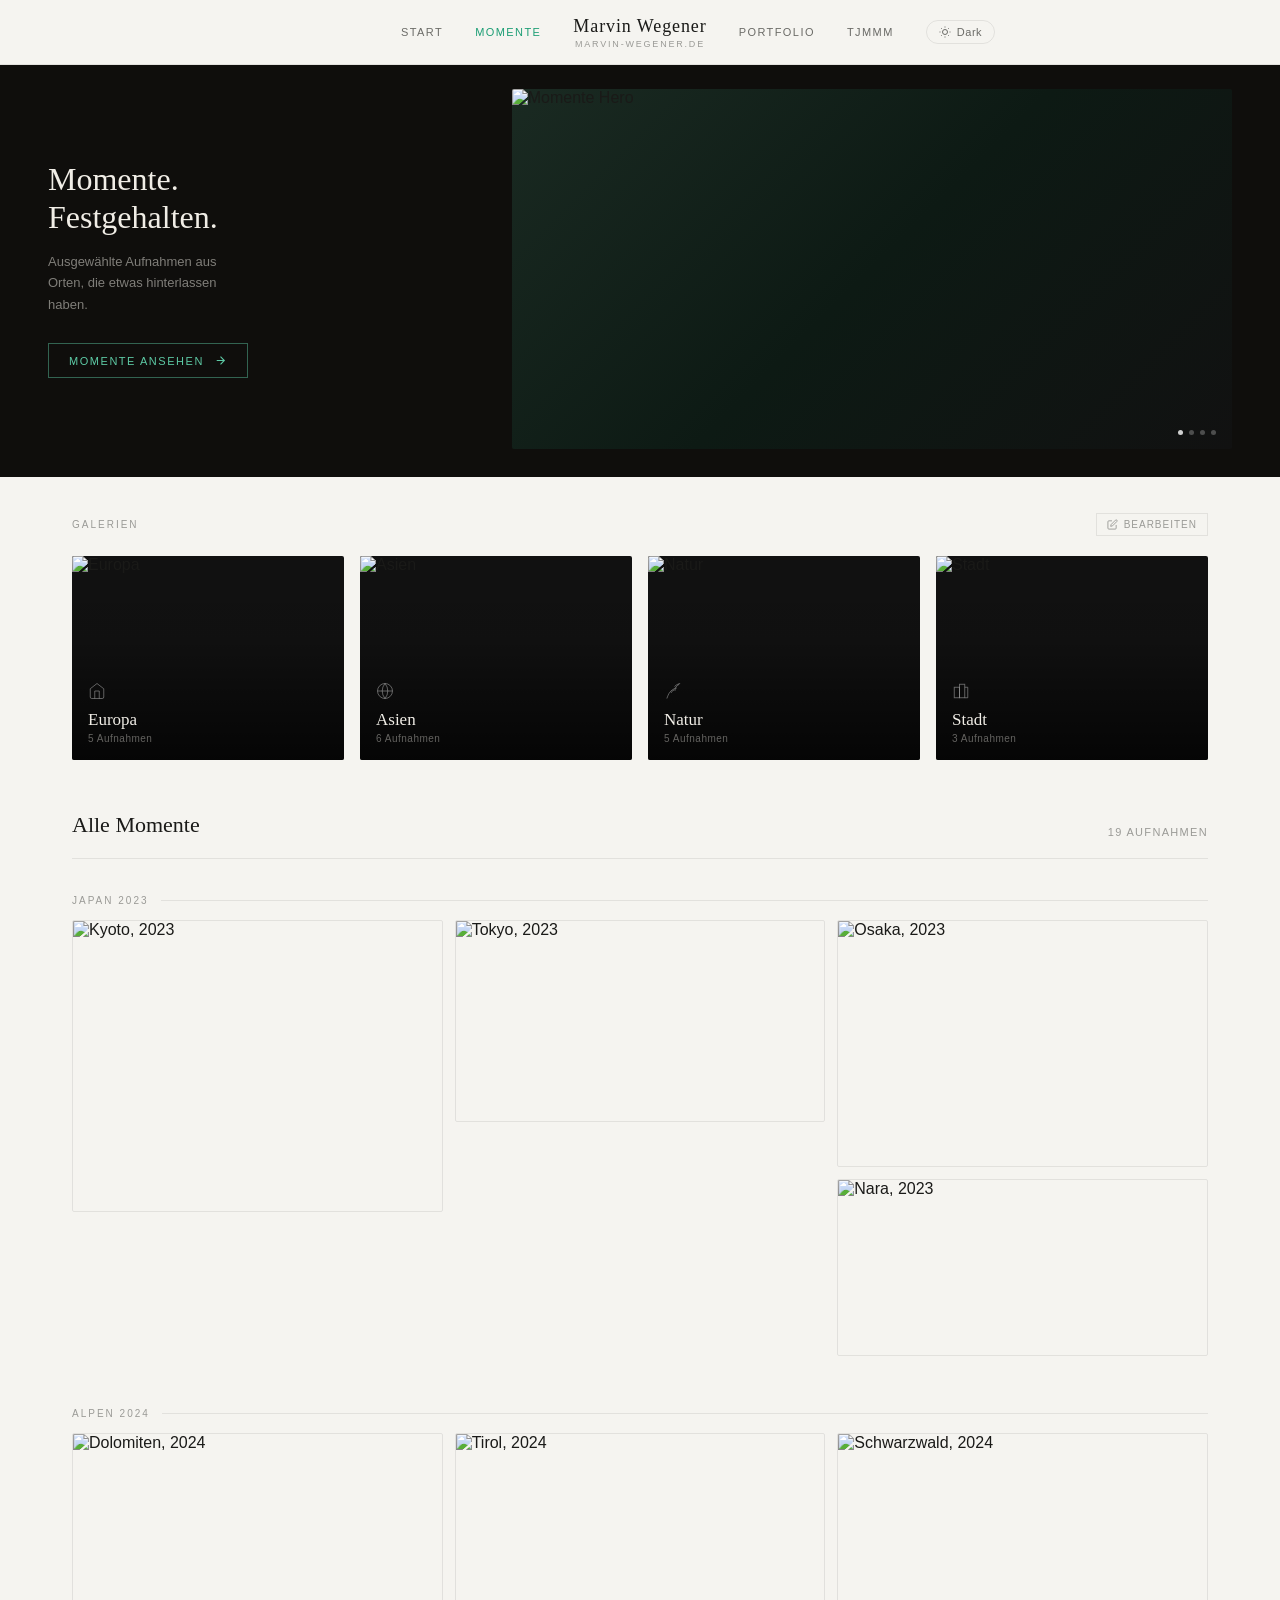
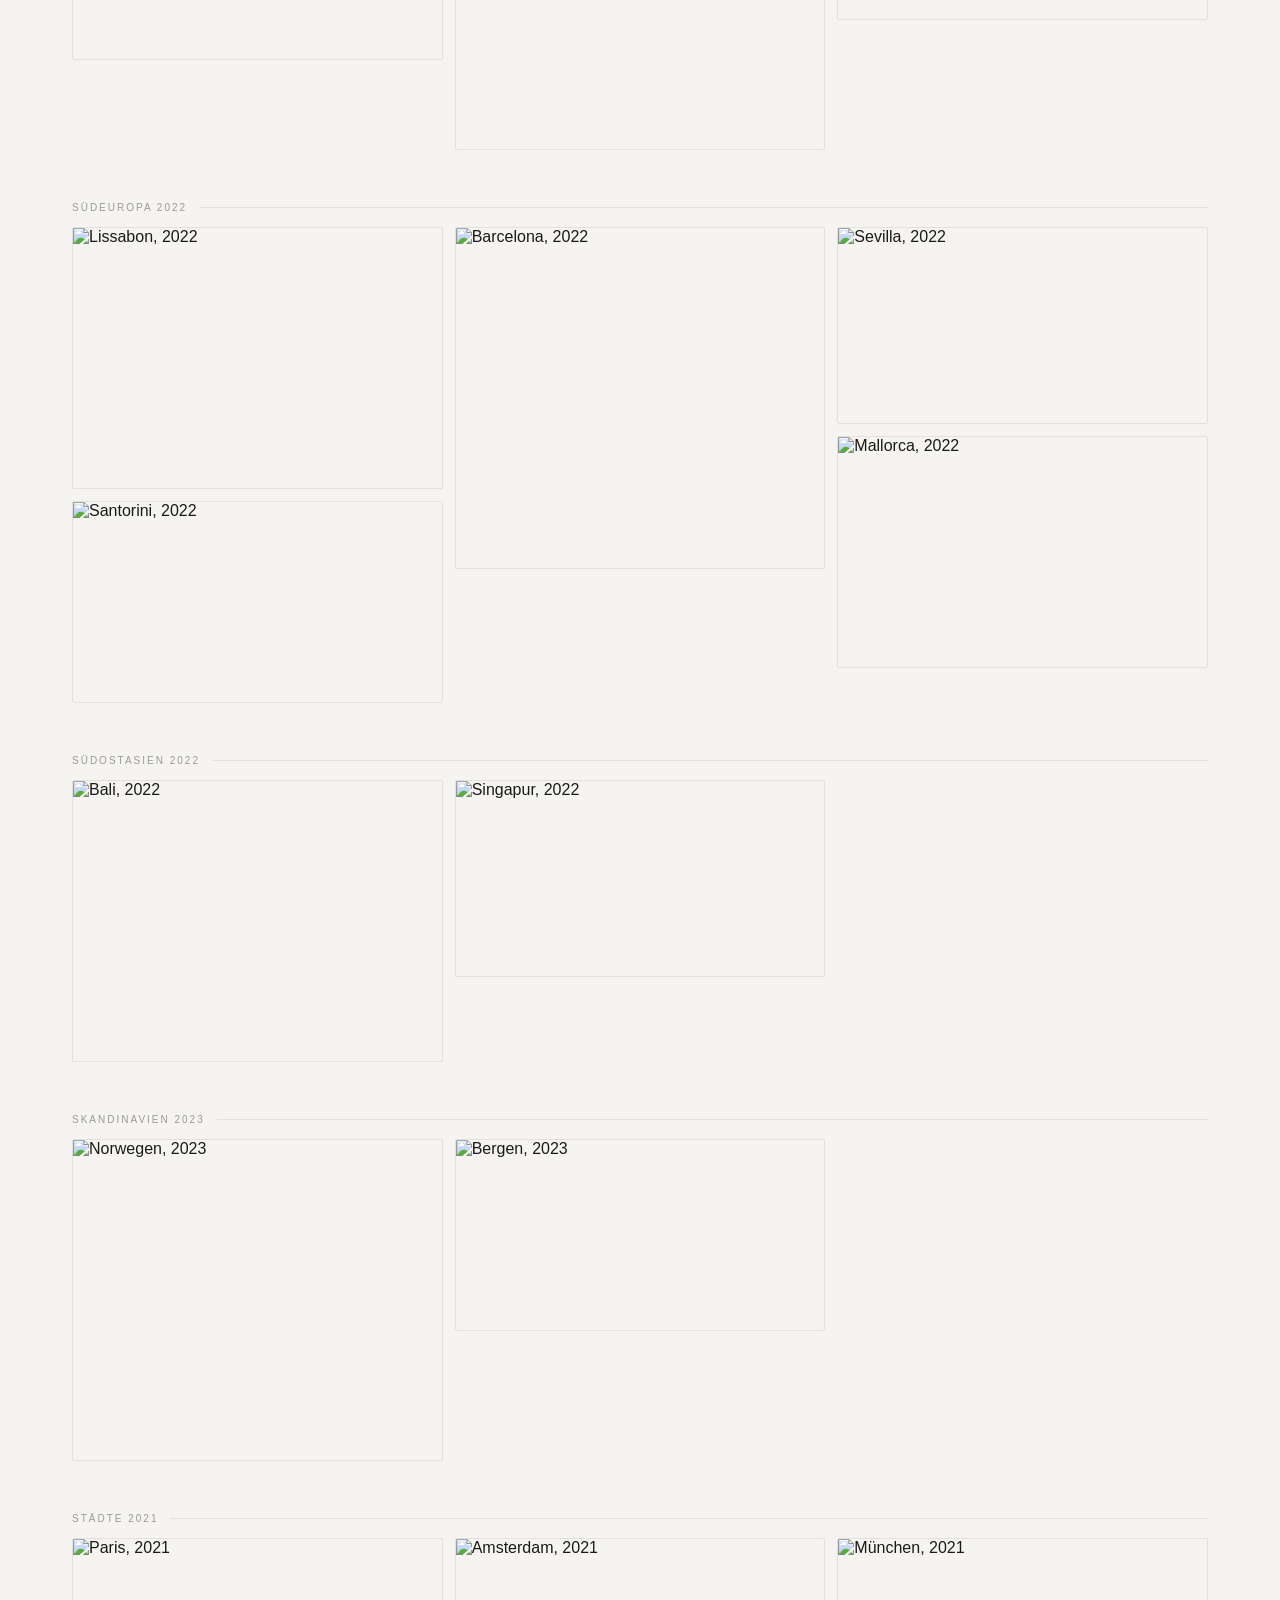
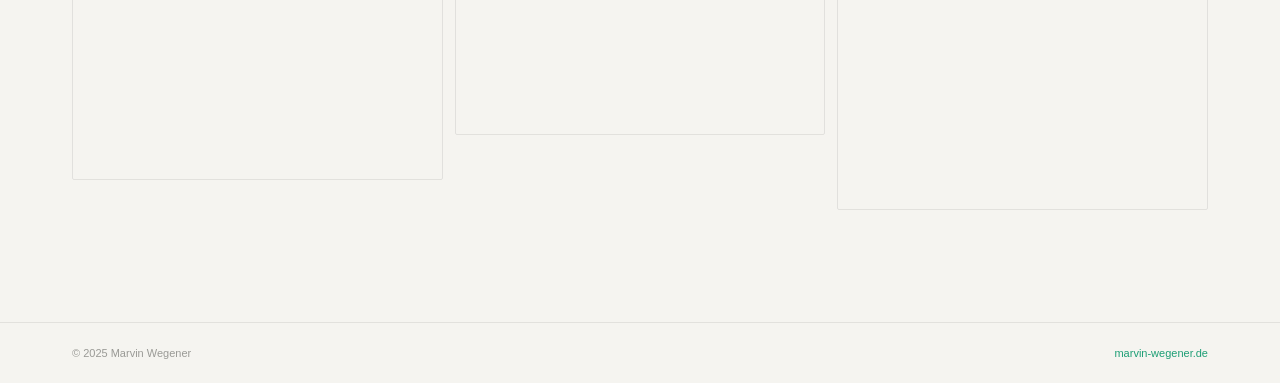
==== momente.html @ 14f3e764 "Add files via upload" ====
<!DOCTYPE html>
<html lang="de">
<head>
  <meta charset="UTF-8">
  <meta name="viewport" content="width=device-width, initial-scale=1.0">
  <title>Momente — Marvin Wegener</title>
  <link rel="stylesheet" href="css/style.css">
  <style>
    /* ── HERO (dunkler Bereich, unabhängig vom Dark Mode) ── */
    .hero-wrap { background: #0f0e0c; padding: 24px 48px 28px; }
    .hero {
      display: grid;
      grid-template-columns: 1fr 1.7fr;
      gap: 40px;
      align-items: center;
      max-width: 1200px;
      margin: 0 auto;
    }
    .hero-text h2 {
      font-family: var(--serif);
      font-size: 32px;
      font-weight: 400;
      line-height: 1.2;
      color: #f0ede6;
      margin-bottom: 14px;
    }
    .hero-text p {
      font-size: 13px;
      color: rgba(240,237,230,0.5);
      line-height: 1.65;
      margin-bottom: 28px;
      max-width: 200px;
    }
    .hero-cta {
      display: inline-flex;
      align-items: center;
      gap: 10px;
      border: 0.5px solid rgba(93,202,165,0.45);
      color: #5DCAA5;
      padding: 10px 20px;
      font-size: 11px;
      letter-spacing: 0.14em;
      text-transform: uppercase;
      font-family: var(--sans);
      font-weight: 500;
      cursor: pointer;
      background: none;
      transition: all 0.25s ease;
      text-decoration: none;
    }
    .hero-cta:hover { background: rgba(93,202,165,0.07); border-color: #5DCAA5; }
    .hero-cta svg { transition: transform 0.2s ease; }
    .hero-cta:hover svg { transform: translateX(3px); }

    .hero-img { position: relative; border-radius: 2px; overflow: hidden; }
    .hero-img-ph {
      width: 100%;
      aspect-ratio: 16/8;
      /* PLATZHALTER: Titelbild */
      background: linear-gradient(135deg, #1a2a22 0%, #0d1a14 50%, #111 100%);
      display: flex;
      align-items: center;
      justify-content: center;
      flex-direction: column;
      gap: 10px;
    }
    .hero-img-ph svg  { opacity: 0.1; }
    .hero-img-ph span {
      font-size: 10px;
      letter-spacing: 0.18em;
      text-transform: uppercase;
      color: rgba(255,255,255,0.15);
    }
    .hero-dots { position: absolute; bottom: 14px; right: 16px; display: flex; gap: 6px; }
    .hero-dot {
      width: 5px; height: 5px;
      border-radius: 50%;
      background: rgba(255,255,255,0.25);
      cursor: pointer;
      transition: background 0.2s;
    }
    .hero-dot.active { background: rgba(255,255,255,0.8); }

    /* ── KATEGORIE-KACHELN ── */
    .cat-section { max-width: 1200px; margin: 0 auto; padding: 36px 2rem 0; }

    .cat-label-row {
      display: flex;
      justify-content: space-between;
      align-items: center;
      margin-bottom: 20px;
    }
    .cat-label-text {
      font-size: 10px;
      letter-spacing: 0.2em;
      text-transform: uppercase;
      color: var(--text-muted);
    }
    /* Bearbeiten-Button immer sichtbar */
    .gallery-edit-btn {
      display: inline-flex;
      align-items: center;
      gap: 6px;
      background: none;
      border: 0.5px solid var(--border);
      color: var(--text-muted);
      font-size: 10px;
      letter-spacing: 0.1em;
      text-transform: uppercase;
      font-family: var(--sans);
      cursor: pointer;
      padding: 5px 10px;
      transition: all 0.2s;
    }
    .gallery-edit-btn:hover { border-color: var(--teal); color: var(--teal); }

    .categories {
      display: grid;
      grid-template-columns: repeat(4, 1fr);
      gap: 16px;
    }
    @media (max-width: 800px) { .categories { grid-template-columns: repeat(2, 1fr); } }

    .cat-card {
      position: relative;
      overflow: hidden;
      cursor: pointer;
      border-radius: 2px;
      aspect-ratio: 4/3;
      background: #111;
      transition: transform 0.35s ease;
    }
    .cat-card:hover { transform: translateY(-2px); }
    .cat-bg {
      width: 100%; height: 100%;
      object-fit: cover; object-position: center;
      display: block;
      transition: transform 0.5s ease;
    }
    .cat-card:hover .cat-bg { transform: scale(1.05); }

    .cat-overlay {
      position: absolute;
      inset: 0;
      background: linear-gradient(to top, rgba(0,0,0,0.7) 0%, rgba(0,0,0,0.05) 60%, transparent 100%);
    }
    .cat-content { position: absolute; bottom: 0; left: 0; right: 0; padding: 16px; }
    .cat-icon    { margin-bottom: 6px; opacity: 0.6; }
    .cat-name    { font-family: var(--serif); font-size: 17px; font-weight: 400; color: #f0ede6; margin-bottom: 3px; }
    .cat-count   { font-size: 10px; color: rgba(240,237,230,0.4); letter-spacing: 0.05em; }

    /* ── GALERIE ── */
    .gallery-section { max-width: 1200px; margin: 0 auto; padding: 52px 2rem 60px; }
    .section-header {
      display: flex;
      justify-content: space-between;
      align-items: flex-end;
      border-bottom: 0.5px solid var(--border);
      padding-bottom: 20px;
      margin-bottom: 36px;
    }
    .section-header h3 { font-family: var(--serif); font-size: 22px; font-weight: 400; }
    .section-header span { font-size: 11px; letter-spacing: 0.12em; text-transform: uppercase; color: var(--text-muted); }

    .trip-group  { margin-bottom: 52px; }
    .trip-label  {
      font-size: 10px;
      letter-spacing: 0.2em;
      text-transform: uppercase;
      color: var(--text-muted);
      margin-bottom: 14px;
      display: flex;
      align-items: center;
      gap: 12px;
    }
    .trip-label::after { content: ''; flex: 1; height: 0.5px; background: var(--border); }

    .masonry { columns: 3; column-gap: 12px; }
    @media (max-width: 800px) { .masonry { columns: 2; } }
    @media (max-width: 480px) { .masonry { columns: 1; } }

    .photo-item {
      break-inside: avoid;
      margin-bottom: 12px;
      position: relative;
      overflow: hidden;
      cursor: pointer;
      border-radius: 2px;
      border: 0.5px solid var(--border);
      transition: border-color var(--t);
    }
    .photo-item:hover { border-color: transparent; }

    .photo-img {
      width: 100%;
      display: block;
      object-fit: cover;
      object-position: center;
    }

    .overlay {
      position: absolute;
      inset: 0;
      background: linear-gradient(160deg, transparent 45%, rgba(0,0,0,0.55));
      opacity: 0;
      transition: opacity 0.25s ease;
      display: flex;
      align-items: flex-end;
      padding: 14px;
    }
    .photo-item:hover .overlay { opacity: 1; }
    .ov-inner { display: flex; justify-content: space-between; align-items: flex-end; width: 100%; }
    .ov-loc   { font-size: 11px; letter-spacing: 0.07em; text-transform: uppercase; color: rgba(255,255,255,0.93); font-weight: 500; }
    .ov-yr    { font-size: 11px; color: rgba(255,255,255,0.45); }

    /* ── GALERIE BEARBEITEN MODAL ── */
    .gallery-modal-overlay {
      position: fixed; inset: 0;
      background: rgba(0,0,0,0.7);
      backdrop-filter: blur(4px);
      z-index: 200;
      display: flex; align-items: center; justify-content: center;
      padding: 24px;
      opacity: 0; pointer-events: none;
      transition: opacity 0.2s ease;
    }
    .gallery-modal-overlay.visible { opacity: 1; pointer-events: all; }

    .gallery-modal {
      background: var(--bg);
      border: 0.5px solid var(--border);
      width: 100%; max-width: 480px;
    }
    .gm-header {
      display: flex; justify-content: space-between; align-items: center;
      padding: 22px 26px 18px;
      border-bottom: 0.5px solid var(--border);
    }
    .gm-title    { font-family: var(--serif); font-size: 18px; font-weight: 400; }
    .gm-subtitle { font-size: 11px; letter-spacing: 0.1em; text-transform: uppercase; color: var(--text-muted); margin-top: 2px; }
    .gm-body     { padding: 24px 26px; }
    .gm-row {
      display: grid; grid-template-columns: 80px 1fr;
      gap: 12px; align-items: center; margin-bottom: 10px;
    }
    .gm-row-label { font-size: 10px; letter-spacing: 0.12em; text-transform: uppercase; color: var(--text-muted); }
    .gm-input {
      background: var(--surface); border: 0.5px solid var(--border);
      padding: 8px 12px; font-size: 13px; color: var(--text);
      font-family: var(--sans); width: 100%; transition: border-color 0.2s;
    }
    .gm-input:focus { outline: none; border-color: var(--teal); }
    .gm-footer {
      padding: 16px 26px; border-top: 0.5px solid var(--border);
      display: flex; justify-content: flex-end;
    }
    .gm-save {
      background: var(--teal); color: #fff; border: none;
      padding: 9px 22px; font-size: 11px; letter-spacing: 0.1em;
      text-transform: uppercase; font-family: var(--sans); font-weight: 500;
      cursor: pointer; border-radius: 2px; transition: opacity 0.2s;
    }
    .gm-save:hover { opacity: 0.85; }
    .bm-close {
      background: none; border: 0.5px solid var(--border);
      width: 30px; height: 30px; cursor: pointer;
      color: var(--text-sec); font-size: 16px;
      display: flex; align-items: center; justify-content: center;
      transition: all 0.15s; flex-shrink: 0;
    }
    .bm-close:hover { border-color: var(--text); color: var(--text); }
  </style>
</head>
<body>
  <!-- Dark Mode FOUC-Schutz -->
  <script>if(localStorage.getItem('mw-dark')==='1')document.body.classList.add('dark');</script>

  <!-- PIN MODAL -->
  <div class="pin-overlay" id="pinOverlay">
    <div class="pin-modal">
      <h3>Bearbeiten</h3>
      <p>PIN eingeben um<br>Änderungen vorzunehmen.</p>
      <div class="pin-error-msg" id="pinError"></div>
      <div class="pin-dots">
        <div class="pin-dot" id="d0"></div>
        <div class="pin-dot" id="d1"></div>
        <div class="pin-dot" id="d2"></div>
        <div class="pin-dot" id="d3"></div>
      </div>
      <div class="pin-pad" id="pinPad">
        <button class="pin-key" data-key="1">1</button>
        <button class="pin-key" data-key="2">2</button>
        <button class="pin-key" data-key="3">3</button>
        <button class="pin-key" data-key="4">4</button>
        <button class="pin-key" data-key="5">5</button>
        <button class="pin-key" data-key="6">6</button>
        <button class="pin-key" data-key="7">7</button>
        <button class="pin-key" data-key="8">8</button>
        <button class="pin-key" data-key="9">9</button>
        <button class="pin-key" data-key="del" style="font-size:13px;">⌫</button>
        <button class="pin-key" data-key="0">0</button>
        <button class="pin-key" data-key="del" style="font-size:11px;letter-spacing:0.05em;">DEL</button>
      </div>
      <button class="pin-cancel" id="pinCancel">Abbrechen</button>
    </div>
  </div>

  <!-- GALERIE BEARBEITEN MODAL -->
  <div class="gallery-modal-overlay" id="galleryModal">
    <div class="gallery-modal">
      <div class="gm-header">
        <div>
          <div class="gm-title">Galerien bearbeiten</div>
          <div class="gm-subtitle">Kategorienamen anpassen</div>
        </div>
        <button class="bm-close" id="galleryModalClose">✕</button>
      </div>
      <div class="gm-body" id="galleryModalBody">
        <!-- JS-rendered -->
      </div>
      <div class="gm-footer">
        <button class="gm-save" id="galleryModalSave">Speichern</button>
      </div>
    </div>
  </div>

  <div id="site-header"></div>

  <!-- HERO -->
  <div class="hero-wrap">
    <div class="hero">
      <div class="hero-text">
        <!-- PLATZHALTER: Hero-Text — Optionen am Ende dieser Datei -->
        <h2>Momente.<br>Festgehalten.</h2>
        <p>Ausgewählte Aufnahmen aus Orten, die etwas hinterlassen haben.</p>
        <a href="#galerien" class="hero-cta">
          Momente ansehen
          <svg width="13" height="13" viewBox="0 0 24 24" fill="none" stroke="currentColor" stroke-width="2">
            <path d="M5 12h14M12 5l7 7-7 7"/>
          </svg>
        </a>
      </div>
      <div class="hero-img">
        <div class="hero-img-ph">
          <img src="https://picsum.photos/seed/travel-moments-hero/1200/500"
               alt="Momente Hero"
               style="width:100%;height:100%;object-fit:cover;object-position:center;display:block;">
        </div>
        <div class="hero-dots">
          <div class="hero-dot active"></div>
          <div class="hero-dot"></div>
          <div class="hero-dot"></div>
          <div class="hero-dot"></div>
        </div>
      </div>
    </div>
  </div>

  <!-- KATEGORIE-KACHELN -->
  <div class="cat-section" id="galerien">
    <div class="cat-label-row">
      <span class="cat-label-text">Galerien</span>
      <button class="gallery-edit-btn" id="galleryEditBtn">
        <svg width="11" height="11" viewBox="0 0 24 24" fill="none" stroke="currentColor" stroke-width="2">
          <path d="M11 4H4a2 2 0 00-2 2v14a2 2 0 002 2h14a2 2 0 002-2v-7"/>
          <path d="M18.5 2.5a2.121 2.121 0 013 3L12 15l-4 1 1-4 9.5-9.5z"/>
        </svg>
        Bearbeiten
      </button>
    </div>
    <div class="categories" id="categoriesGrid">
      <!-- JS-rendered aus momente.js -->
    </div>
  </div>

  <!-- GALERIE -->
  <div class="gallery-section">
    <div class="section-header">
      <h3 id="gallery-title">Alle Momente</h3>
      <span id="count"></span>
    </div>
    <div id="gallery"></div>
  </div>

  <div id="site-footer"></div>

  <script src="config/config.js"></script>
  <script src="js/main.js"></script>
  <script src="js/momente.js"></script>
</body>
</html>
---- css/style.css ----
/* ── CSS VARIABLEN ── */
:root {
  --bg: #f5f4f0;
  --surface: #fff;
  --text: #1a1a18;
  --text-sec: #6b6b67;
  --text-muted: #9a9a96;
  --border: rgba(0, 0, 0, 0.08);
  --teal: #1D9E75;
  --teal-dark: #0F6E56;
  --serif: Georgia, 'Times New Roman', serif;
  --sans: -apple-system, BlinkMacSystemFont, 'Segoe UI', sans-serif;
  --t: 0.3s ease;
}

body.dark {
  --bg: #141412;
  --surface: #1e1e1c;
  --text: #e8e7e3;
  --text-sec: #9a9a96;
  --text-muted: #5f5e5a;
  --border: rgba(255, 255, 255, 0.08);
  --teal: #5DCAA5;
  --teal-dark: #9FE1CB;
}

/* ── RESET ── */
*, *::before, *::after { box-sizing: border-box; margin: 0; padding: 0; }

body {
  background: var(--bg);
  color: var(--text);
  font-family: var(--sans);
  transition: background var(--t), color var(--t);
}

/* ── HEADER ── */
/* Sticky auf dem Wrapper, nicht dem inneren <header> — sonst bricht der Containing Block */
#site-header {
  position: sticky;
  top: 0;
  z-index: 100;
}

#site-header header {
  border-bottom: 0.5px solid var(--border);
  background: var(--bg);
  transition: background var(--t);
}

.header-inner {
  display: grid;
  grid-template-columns: 1fr auto 1fr;
  align-items: center;
  padding: 0 2rem;
  height: 64px;
  max-width: 1200px;
  margin: 0 auto;
}

/* Navigation von der Mitte aus — beide Seiten zeigen zum Logo hin */
nav.nav-left  { display: flex; gap: 2rem; justify-content: flex-end; }
nav.nav-right { display: flex; gap: 2rem; justify-content: flex-start; align-items: center; }

nav a {
  font-size: 11px;
  letter-spacing: 0.13em;
  text-transform: uppercase;
  color: var(--text-sec);
  text-decoration: none;
  font-weight: 500;
  transition: color var(--t);
}
nav a:hover, nav a.active { color: var(--teal); }

.logo { text-align: center; padding: 0 2rem; }
.logo h1 {
  font-family: var(--serif);
  font-size: 18px;
  font-weight: 400;
  letter-spacing: 0.05em;
  color: var(--text);
}
.logo p {
  font-size: 9px;
  letter-spacing: 0.2em;
  text-transform: uppercase;
  color: var(--text-muted);
  margin-top: 2px;
}

.toggle-btn {
  background: none;
  border: 0.5px solid var(--border);
  border-radius: 20px;
  padding: 5px 12px;
  cursor: pointer;
  color: var(--text-sec);
  font-size: 11px;
  font-family: var(--sans);
  letter-spacing: 0.05em;
  display: flex;
  align-items: center;
  gap: 6px;
  transition: all var(--t);
}
.toggle-btn:hover { border-color: var(--teal); color: var(--teal); }

/* ── BUTTONS (geteilt) ── */
.btn-primary {
  background: var(--teal);
  color: #fff;
  border: none;
  padding: 10px 22px;
  border-radius: 2px;
  font-size: 11px;
  letter-spacing: 0.1em;
  text-transform: uppercase;
  cursor: pointer;
  font-family: var(--sans);
  font-weight: 500;
  text-decoration: none;
  display: inline-flex;
  align-items: center;
  gap: 8px;
  transition: opacity 0.2s;
}
.btn-primary:hover { opacity: 0.85; }

.btn-secondary {
  background: transparent;
  color: var(--text-sec);
  border: 0.5px solid var(--border);
  padding: 10px 22px;
  border-radius: 2px;
  font-size: 11px;
  letter-spacing: 0.1em;
  text-transform: uppercase;
  cursor: pointer;
  font-family: var(--sans);
  font-weight: 500;
  text-decoration: none;
  display: inline-flex;
  align-items: center;
  gap: 8px;
  transition: all 0.2s;
}
.btn-secondary:hover { border-color: var(--teal); color: var(--teal); }

/* ── FOOTER ── */
.footer-wrap { border-top: 0.5px solid var(--border); }
footer {
  padding: 24px 2rem;
  display: flex;
  justify-content: space-between;
  max-width: 1200px;
  margin: 0 auto;
  font-size: 11px;
  color: var(--text-muted);
}

/* ── PIN MODAL (geteilt — portfolio & momente) ── */
.pin-overlay {
  position: fixed; inset: 0;
  background: rgba(0,0,0,0.6);
  backdrop-filter: blur(4px);
  z-index: 200;
  display: flex; align-items: center; justify-content: center;
  opacity: 0; pointer-events: none;
  transition: opacity 0.2s ease;
}
.pin-overlay.visible { opacity: 1; pointer-events: all; }
.pin-modal {
  background: var(--surface);
  border: 0.5px solid var(--border);
  padding: 36px 40px;
  min-width: 300px;
  text-align: center;
}
.pin-modal h3 { font-family: var(--serif); font-size: 20px; font-weight: 400; margin-bottom: 8px; }
.pin-modal p  { font-size: 12px; color: var(--text-muted); margin-bottom: 28px; line-height: 1.5; }
.pin-dots { display: flex; justify-content: center; gap: 12px; margin-bottom: 24px; }
.pin-dot  {
  width: 12px; height: 12px; border-radius: 50%;
  border: 0.5px solid var(--border); background: transparent;
  transition: background 0.15s, border-color 0.15s;
}
.pin-dot.filled { background: var(--teal); border-color: var(--teal); }
.pin-dot.error  { background: #c0524a;     border-color: #c0524a;     }
.pin-pad {
  display: grid; grid-template-columns: repeat(3,1fr);
  gap: 8px; margin-bottom: 16px;
}
.pin-key {
  background: none; border: 0.5px solid var(--border);
  padding: 14px; font-size: 16px; font-family: var(--serif);
  color: var(--text); cursor: pointer; transition: all 0.15s; border-radius: 2px;
}
.pin-key:hover  { border-color: var(--teal); color: var(--teal); }
.pin-key:active { background: var(--teal); color: #fff; border-color: var(--teal); }
.pin-cancel {
  font-size: 11px; letter-spacing: 0.1em; text-transform: uppercase;
  color: var(--text-muted); background: none; border: none;
  cursor: pointer; font-family: var(--sans); padding: 8px; transition: color 0.15s;
}
.pin-cancel:hover { color: var(--text); }
.pin-error-msg { font-size: 11px; color: #c0524a; height: 16px; margin-bottom: 4px; letter-spacing: 0.05em; }

/* ── SECTION LABEL (geteilt) ── */
.section-label {
  font-size: 10px;
  letter-spacing: 0.2em;
  text-transform: uppercase;
  color: var(--text-muted);
  margin-bottom: 20px;
  display: flex;
  align-items: center;
  gap: 12px;
}
.section-label::after {
  content: '';
  flex: 1;
  height: 0.5px;
  background: var(--border);
}
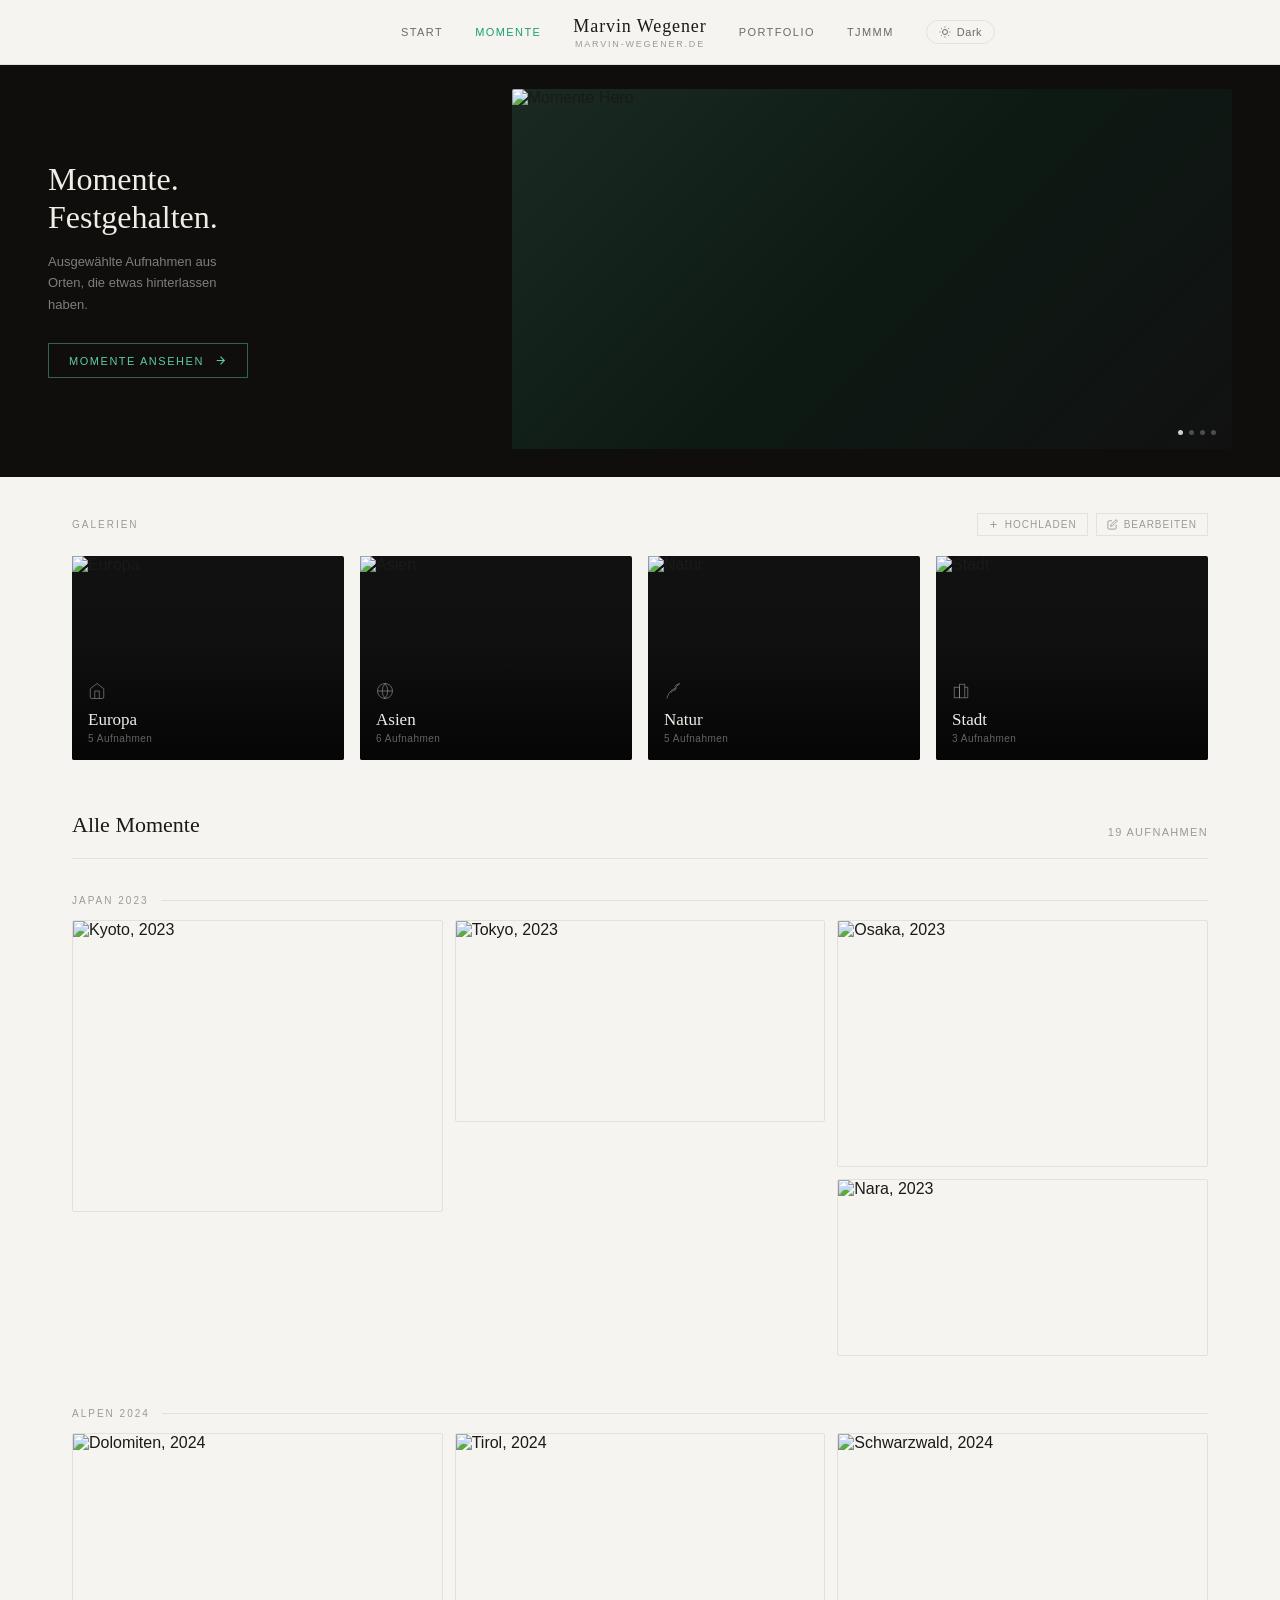
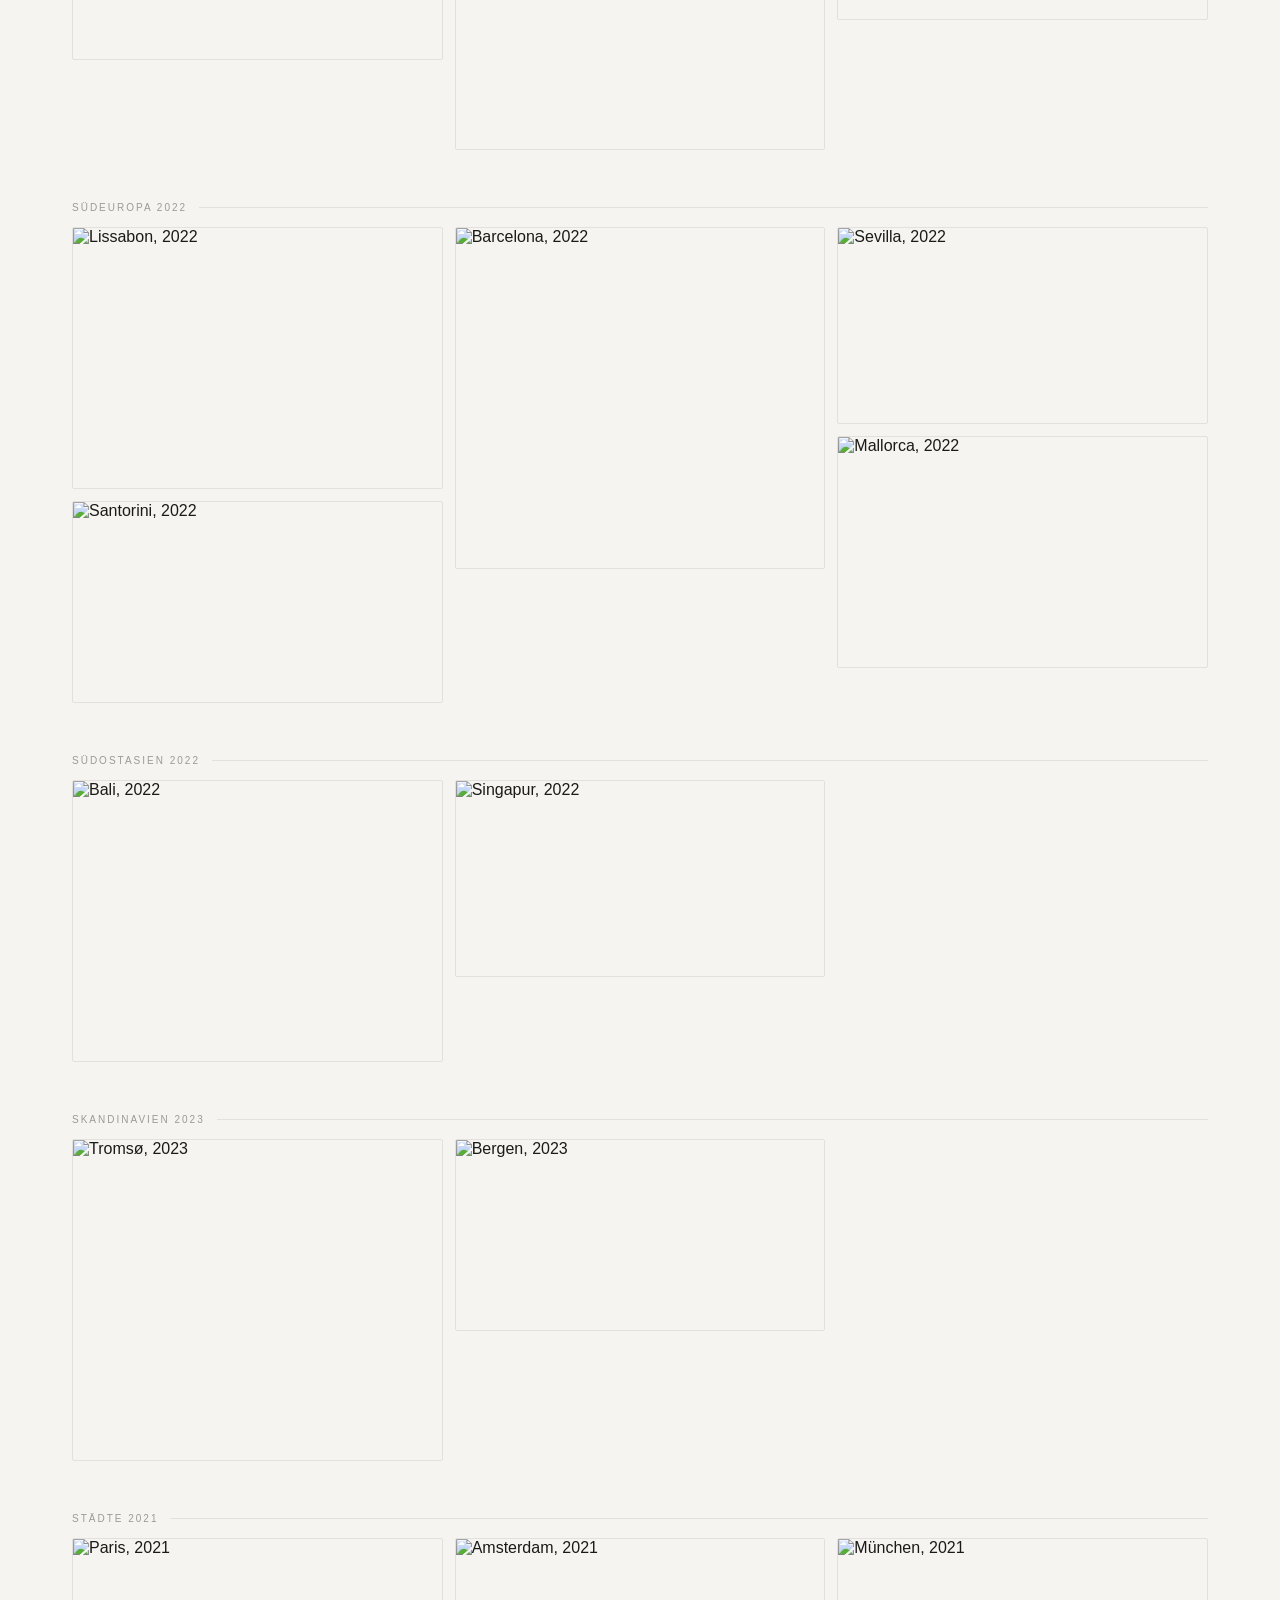
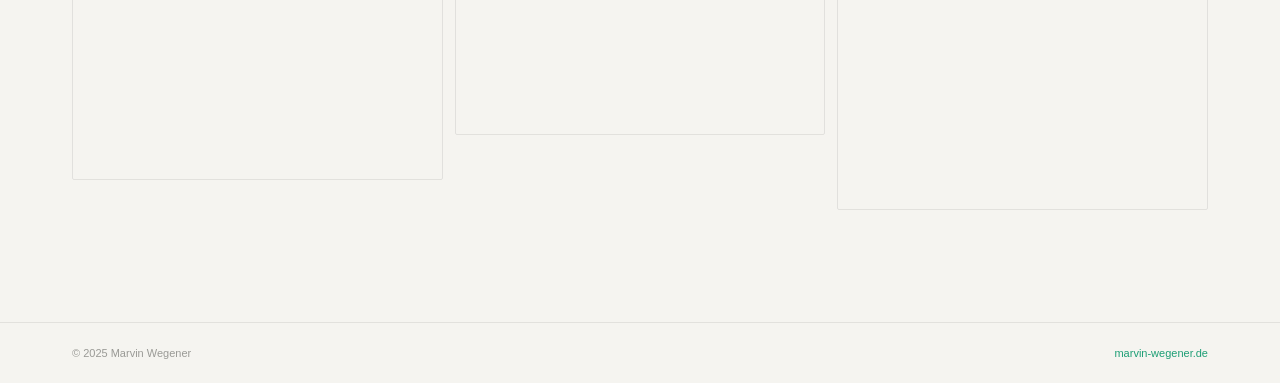
==== commit a1b0e125: "Live-Kurse, Foto-Upload und Stats-Verbesserungen - Portfolio: Finnhub (US) + Yahoo Finance (EU) Live" ====
--- a/momente.html
+++ b/momente.html
@@ -269,6 +269,25 @@
       transition: all 0.15s; flex-shrink: 0;
     }
     .bm-close:hover { border-color: var(--text); color: var(--text); }
+
+    /* ── UPLOAD MODAL ── */
+    .up-form { display: flex; flex-direction: column; gap: 2px; }
+    .up-error {
+      display: none;
+      font-size: 11px;
+      color: #e05555;
+      padding: 6px 0 2px;
+      letter-spacing: 0.02em;
+    }
+    .gm-input[type="file"] {
+      padding: 6px 8px;
+      font-size: 11px;
+      cursor: pointer;
+    }
+    .gm-input[type="number"] { -moz-appearance: textfield; }
+    .gm-input[type="number"]::-webkit-outer-spin-button,
+    .gm-input[type="number"]::-webkit-inner-spin-button { -webkit-appearance: none; }
+    select.gm-input { cursor: pointer; }
   </style>
 </head>
 <body>
@@ -305,6 +324,51 @@
     </div>
   </div>
 
+  <!-- UPLOAD MODAL -->
+  <div class="gallery-modal-overlay" id="uploadModal">
+    <div class="gallery-modal">
+      <div class="gm-header">
+        <div>
+          <div class="gm-title">Foto hochladen</div>
+          <div class="gm-subtitle">Neues Bild zur Bibliothek hinzufügen</div>
+        </div>
+        <button class="bm-close" id="uploadModalClose">✕</button>
+      </div>
+      <form id="uploadForm" class="gm-body up-form">
+        <div class="gm-row">
+          <label class="gm-row-label" for="up-reisename">Reise *</label>
+          <input class="gm-input" id="up-reisename" list="up-reiselist"
+                 placeholder="z. B. Japan 2023" autocomplete="off">
+          <datalist id="up-reiselist"></datalist>
+        </div>
+        <div class="gm-row">
+          <label class="gm-row-label" for="up-kategorie">Kategorie</label>
+          <select class="gm-input" id="up-kategorie"></select>
+        </div>
+        <div class="gm-row">
+          <label class="gm-row-label" for="up-land">Land *</label>
+          <input class="gm-input" id="up-land" placeholder="z. B. Japan" autocomplete="off">
+        </div>
+        <div class="gm-row">
+          <label class="gm-row-label" for="up-ort">Ort</label>
+          <input class="gm-input" id="up-ort" placeholder="z. B. Kyoto" autocomplete="off">
+        </div>
+        <div class="gm-row">
+          <label class="gm-row-label" for="up-jahr">Jahr</label>
+          <input class="gm-input" id="up-jahr" type="number" placeholder="2024" min="1900" max="2099">
+        </div>
+        <div class="gm-row">
+          <label class="gm-row-label" for="up-foto">Foto</label>
+          <input class="gm-input" id="up-foto" type="file" accept="image/*">
+        </div>
+        <div class="up-error" id="upError"></div>
+      </form>
+      <div class="gm-footer">
+        <button class="gm-save" id="up-submit">Hinzufügen</button>
+      </div>
+    </div>
+  </div>
+
   <!-- GALERIE BEARBEITEN MODAL -->
   <div class="gallery-modal-overlay" id="galleryModal">
     <div class="gallery-modal">
@@ -360,13 +424,21 @@
   <div class="cat-section" id="galerien">
     <div class="cat-label-row">
       <span class="cat-label-text">Galerien</span>
-      <button class="gallery-edit-btn" id="galleryEditBtn">
-        <svg width="11" height="11" viewBox="0 0 24 24" fill="none" stroke="currentColor" stroke-width="2">
-          <path d="M11 4H4a2 2 0 00-2 2v14a2 2 0 002 2h14a2 2 0 002-2v-7"/>
-          <path d="M18.5 2.5a2.121 2.121 0 013 3L12 15l-4 1 1-4 9.5-9.5z"/>
-        </svg>
-        Bearbeiten
-      </button>
+      <div style="display:flex;gap:8px;">
+        <button class="gallery-edit-btn" id="uploadBtn">
+          <svg width="11" height="11" viewBox="0 0 24 24" fill="none" stroke="currentColor" stroke-width="2">
+            <line x1="12" y1="5" x2="12" y2="19"/><line x1="5" y1="12" x2="19" y2="12"/>
+          </svg>
+          Hochladen
+        </button>
+        <button class="gallery-edit-btn" id="galleryEditBtn">
+          <svg width="11" height="11" viewBox="0 0 24 24" fill="none" stroke="currentColor" stroke-width="2">
+            <path d="M11 4H4a2 2 0 00-2 2v14a2 2 0 002 2h14a2 2 0 002-2v-7"/>
+            <path d="M18.5 2.5a2.121 2.121 0 013 3L12 15l-4 1 1-4 9.5-9.5z"/>
+          </svg>
+          Bearbeiten
+        </button>
+      </div>
     </div>
     <div class="categories" id="categoriesGrid">
       <!-- JS-rendered aus momente.js -->
